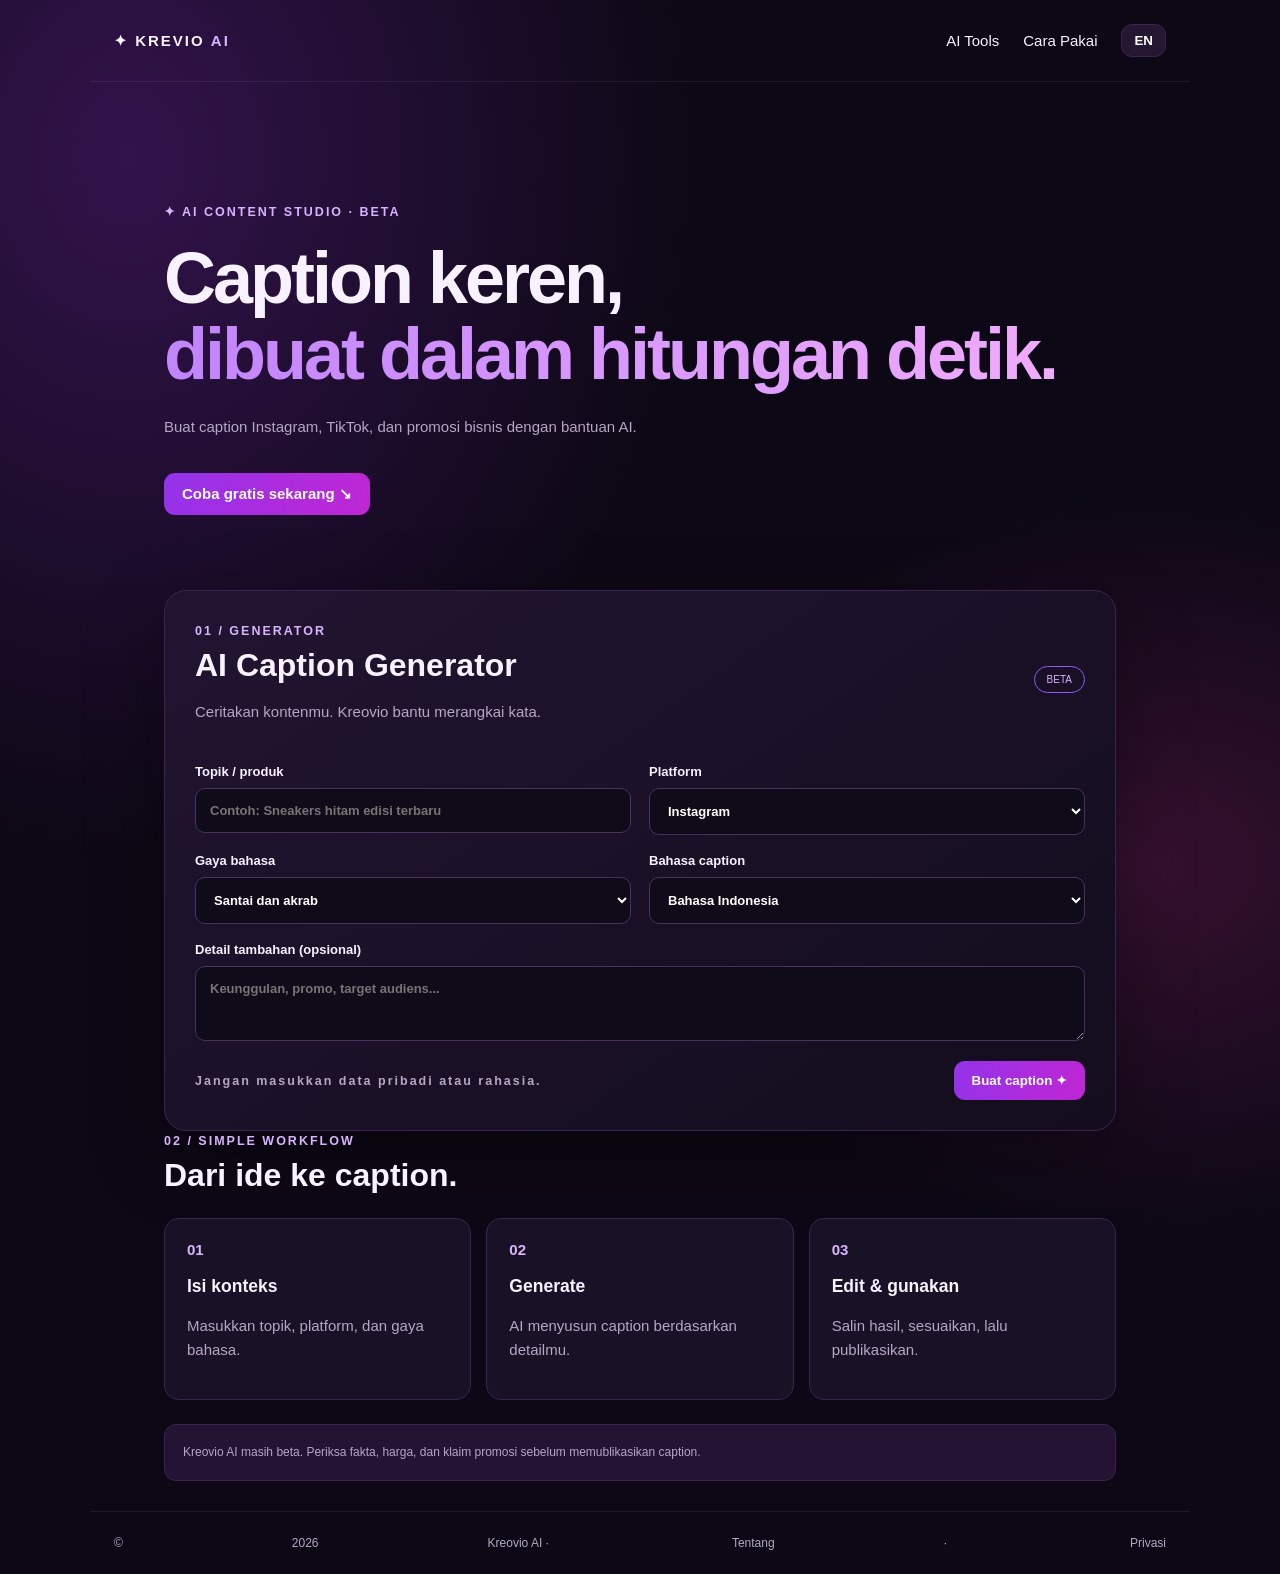
==== index.html @ c7ddcf70 "Initial Kreovio AI website 2." ====
<!doctype html><html lang="id"><head><meta charset="utf-8"><meta name="viewport" content="width=device-width,initial-scale=1"><meta name="description" content="Kreovio AI — AI Caption Generator bilingual"><title>Kreovio AI — Caption Generator</title><link rel="stylesheet" href="/assets/css/style.css"></head><body><header><a class="logo" href="/">✦ KREVIO <b>AI</b></a><nav><a href="#tool" data-id="navtool">AI Tools</a><a href="#how" data-id="navhow">Cara Pakai</a><button id="lang">EN</button></nav></header><main><section class="hero"><small>✦ AI CONTENT STUDIO · BETA</small><h1 id="headline">Caption keren,<br><em>dibuat dalam hitungan detik.</em></h1><p id="intro">Buat caption Instagram, TikTok, dan promosi bisnis dengan bantuan AI.</p><a class="cta" href="#tool" id="try">Coba gratis sekarang ↘</a></section><section id="tool"><div class="sectiontop"><div><small>01 / GENERATOR</small><h2 id="tooltitle">AI Caption Generator</h2><p id="toolintro">Ceritakan kontenmu. Kreovio bantu merangkai kata.</p></div><span class="pill">BETA</span></div><form id="form"><div class="grid"><label><span id="ltopic">Topik / produk</span><input id="topic" maxlength="180" required placeholder="Contoh: Sneakers hitam edisi terbaru"></label><label><span id="lplatform">Platform</span><select id="platform"><option>Instagram</option><option>TikTok</option><option>Facebook</option><option>LinkedIn</option><option>X</option></select></label><label><span id="ltone">Gaya bahasa</span><select id="tone"><option>Santai dan akrab</option><option>Profesional</option><option>Persuasif dan menjual</option><option>Lucu dan playful</option><option>Minimalis dan elegan</option><option>Energik dan berani</option></select></label><label><span id="llang">Bahasa caption</span><select id="outputLanguage"><option>Bahasa Indonesia</option><option>English</option><option>Campuran Indonesia dan English</option></select></label></div><label class="wide"><span id="ldetails">Detail tambahan (opsional)</span><textarea id="details" maxlength="500" rows="3" placeholder="Keunggulan, promo, target audiens..."></textarea></label><div class="actions"><small id="privacy">Jangan masukkan data pribadi atau rahasia.</small><button id="submit" type="submit">Buat caption ✦</button></div></form><section id="result" hidden><div class="resulthead"><h3 id="resulttitle">Caption untukmu</h3><button id="copy" type="button">Salin hasil</button></div><pre id="output"></pre><small id="hint">Periksa kembali hasil sebelum dipublikasikan.</small></section><p id="error" hidden></p></section><section id="how"><small>02 / SIMPLE WORKFLOW</small><h2 id="howtitle">Dari ide ke caption.</h2><div class="steps"><article><b>01</b><h3 id="s1">Isi konteks</h3><p id="s1p">Masukkan topik, platform, dan gaya bahasa.</p></article><article><b>02</b><h3 id="s2">Generate</h3><p id="s2p">AI menyusun caption berdasarkan detailmu.</p></article><article><b>03</b><h3 id="s3">Edit & gunakan</h3><p id="s3p">Salin hasil, sesuaikan, lalu publikasikan.</p></article></div></section><aside id="notice">Kreovio AI masih beta. Periksa fakta, harga, dan klaim promosi sebelum memublikasikan caption.</aside></main><footer>© <span id="year"></span> Kreovio AI · <a href="/about.html">Tentang</a> · <a href="/privacy-policy.html">Privasi</a></footer><script src="/assets/js/app.js" defer></script></body></html>
---- assets/css/style.css ----
:root{--bg:#0d0815;--panel:#191126;--line:#39264d;--text:#f8f1ff;--muted:#b6a7c5;--violet:#a855f7;--pink:#e879f9}*{box-sizing:border-box}html{scroll-behavior:smooth}body{margin:0;background:radial-gradient(ellipse at 10% 10%,#32134b 0,transparent 35%),radial-gradient(ellipse at 90% 55%,#35102f 0,transparent 30%),var(--bg);color:var(--text);font:15px Arial,sans-serif}header,footer{max-width:1100px;margin:auto;padding:24px;display:flex;justify-content:space-between;align-items:center;border-bottom:1px solid #ffffff12}nav{display:flex;gap:24px;align-items:center}a{color:inherit;text-decoration:none}.logo{font-weight:900;letter-spacing:2px}.logo b{color:#d8b4fe}button,.cta{cursor:pointer;border:0;border-radius:11px;background:linear-gradient(110deg,#9333ea,#c026d3);color:white;padding:12px 18px;font-weight:bold}nav button{padding:8px 12px;background:#251632;border:1px solid var(--line)}main{max-width:1000px;margin:auto;padding:30px 24px}.hero{padding:90px 0 75px}.hero small,section small{color:#d8b4fe;letter-spacing:2px;font-weight:bold}.hero h1{font-size:clamp(40px,7vw,72px);line-height:1.05;letter-spacing:-3px;margin:22px 0}.hero em{font-style:normal;background:linear-gradient(90deg,#c084fc,#f0abfc);color:transparent;background-clip:text}.hero p,.sectiontop p{color:var(--muted);line-height:1.7;max-width:590px}.cta{display:inline-block;margin-top:18px}section#tool{padding:30px;background:linear-gradient(145deg,#211431,#130d1d);border:1px solid var(--line);border-radius:22px;box-shadow:0 25px 80px #0005}.sectiontop{display:flex;justify-content:space-between;align-items:center;margin-bottom:25px}.sectiontop h2,h2{font-size:32px;margin:9px 0}.pill{border:1px solid #8b5cf6;color:#d8b4fe;padding:7px 12px;border-radius:30px;font-size:10px}.grid{display:grid;grid-template-columns:1fr 1fr;gap:18px}label{display:flex;flex-direction:column;gap:9px;font-size:13px;font-weight:bold}input,select,textarea{width:100%;padding:14px;background:#100b19;border:1px solid #49335e;border-radius:10px;color:white;font:inherit;outline:none}input:focus,select:focus,textarea:focus{border-color:#c084fc}.wide{margin-top:18px}.actions,.resulthead{display:flex;justify-content:space-between;align-items:center;gap:15px;margin-top:20px}.actions small,#hint{color:var(--muted)}#result{border-top:1px solid var(--line);margin-top:28px;padding-top:18px}#result pre{white-space:pre-wrap;background:#100b19;border:1px solid var(--line);border-radius:12px;padding:20px;line-height:1.7;font:14px/1.7 Arial}#error{color:#fecaca;background:#451a25;padding:12px;border-radius:9px}.steps{display:grid;grid-template-columns:repeat(3,1fr);gap:15px;margin:24px 0}.steps article{padding:22px;background:#191126;border:1px solid var(--line);border-radius:15px}.steps b{color:#d8b4fe}.steps p{color:var(--muted);line-height:1.6}aside{padding:18px;background:#241332;border:1px solid var(--line);border-radius:12px;color:var(--muted);font-size:12px;line-height:1.6}footer{border-top:1px solid #ffffff12;border-bottom:0;color:var(--muted);font-size:12px}footer a{margin-left:14px}@media(max-width:650px){header{padding:18px}nav{gap:12px;font-size:12px}main{padding:15px}.hero{padding:65px 5px}.grid,.steps{grid-template-columns:1fr}section#tool{padding:18px}.actions{align-items:stretch;flex-direction:column}.actions button{width:100%}.sectiontop h2,h2{font-size:26px}}
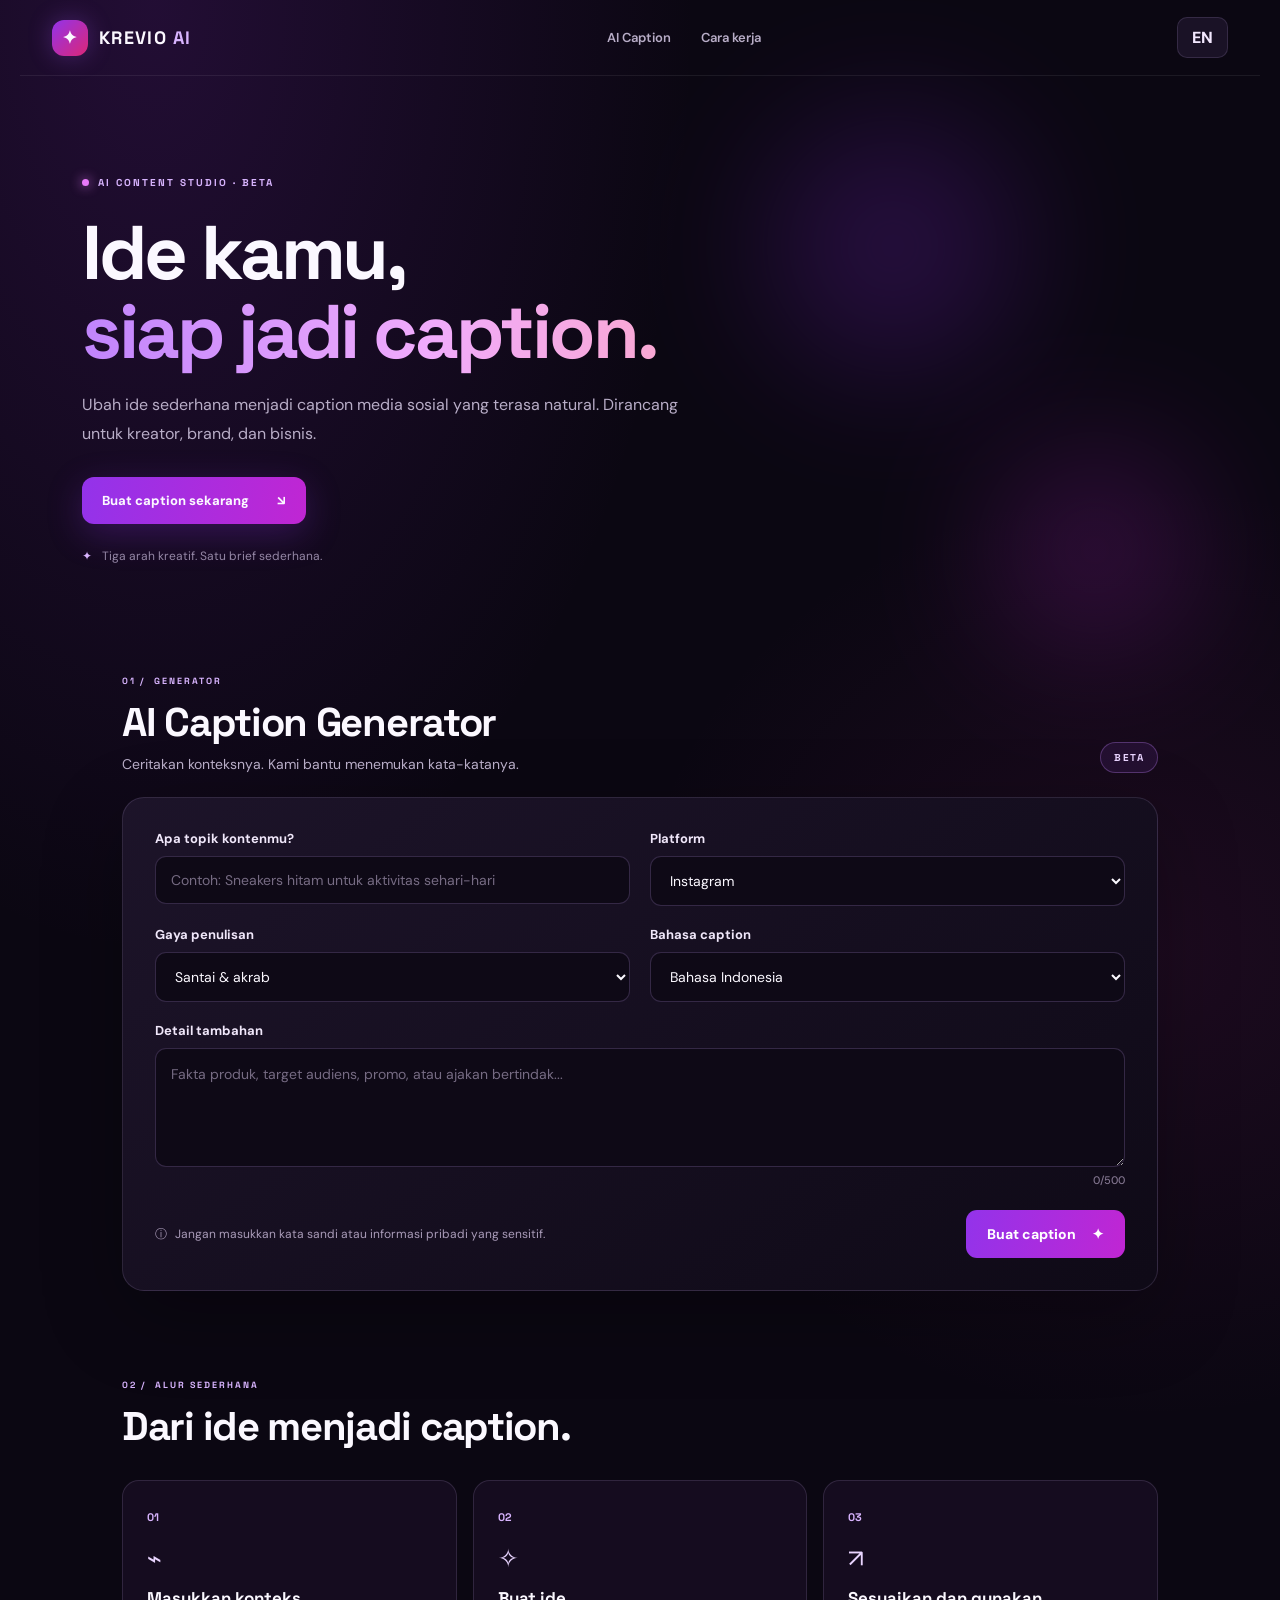
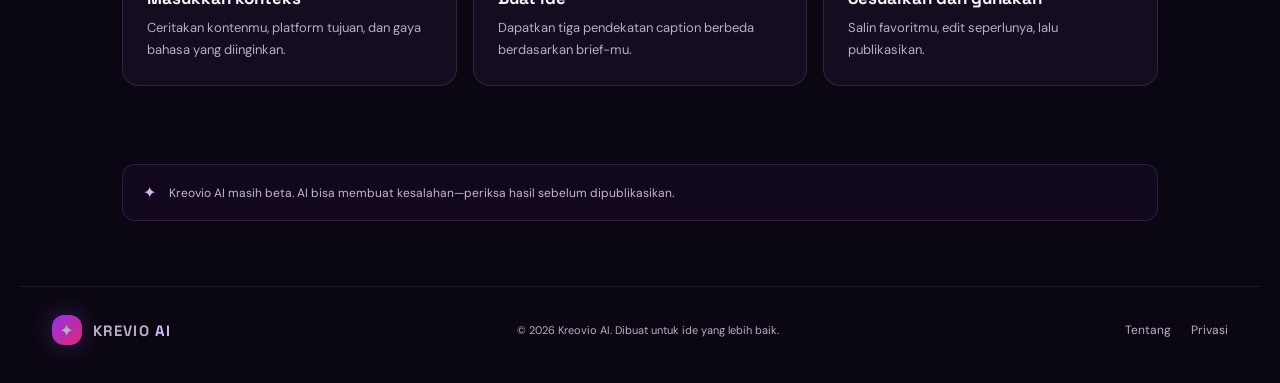
==== commit 474c67cb: "Update Kreovio AI to version 1.1" ====
--- a/index.html
+++ b/index.html
@@ -1 +1,66 @@
-<!doctype html><html lang="id"><head><meta charset="utf-8"><meta name="viewport" content="width=device-width,initial-scale=1"><meta name="description" content="Kreovio AI — AI Caption Generator bilingual"><title>Kreovio AI — Caption Generator</title><link rel="stylesheet" href="/assets/css/style.css"></head><body><header><a class="logo" href="/">✦ KREVIO <b>AI</b></a><nav><a href="#tool" data-id="navtool">AI Tools</a><a href="#how" data-id="navhow">Cara Pakai</a><button id="lang">EN</button></nav></header><main><section class="hero"><small>✦ AI CONTENT STUDIO · BETA</small><h1 id="headline">Caption keren,<br><em>dibuat dalam hitungan detik.</em></h1><p id="intro">Buat caption Instagram, TikTok, dan promosi bisnis dengan bantuan AI.</p><a class="cta" href="#tool" id="try">Coba gratis sekarang ↘</a></section><section id="tool"><div class="sectiontop"><div><small>01 / GENERATOR</small><h2 id="tooltitle">AI Caption Generator</h2><p id="toolintro">Ceritakan kontenmu. Kreovio bantu merangkai kata.</p></div><span class="pill">BETA</span></div><form id="form"><div class="grid"><label><span id="ltopic">Topik / produk</span><input id="topic" maxlength="180" required placeholder="Contoh: Sneakers hitam edisi terbaru"></label><label><span id="lplatform">Platform</span><select id="platform"><option>Instagram</option><option>TikTok</option><option>Facebook</option><option>LinkedIn</option><option>X</option></select></label><label><span id="ltone">Gaya bahasa</span><select id="tone"><option>Santai dan akrab</option><option>Profesional</option><option>Persuasif dan menjual</option><option>Lucu dan playful</option><option>Minimalis dan elegan</option><option>Energik dan berani</option></select></label><label><span id="llang">Bahasa caption</span><select id="outputLanguage"><option>Bahasa Indonesia</option><option>English</option><option>Campuran Indonesia dan English</option></select></label></div><label class="wide"><span id="ldetails">Detail tambahan (opsional)</span><textarea id="details" maxlength="500" rows="3" placeholder="Keunggulan, promo, target audiens..."></textarea></label><div class="actions"><small id="privacy">Jangan masukkan data pribadi atau rahasia.</small><button id="submit" type="submit">Buat caption ✦</button></div></form><section id="result" hidden><div class="resulthead"><h3 id="resulttitle">Caption untukmu</h3><button id="copy" type="button">Salin hasil</button></div><pre id="output"></pre><small id="hint">Periksa kembali hasil sebelum dipublikasikan.</small></section><p id="error" hidden></p></section><section id="how"><small>02 / SIMPLE WORKFLOW</small><h2 id="howtitle">Dari ide ke caption.</h2><div class="steps"><article><b>01</b><h3 id="s1">Isi konteks</h3><p id="s1p">Masukkan topik, platform, dan gaya bahasa.</p></article><article><b>02</b><h3 id="s2">Generate</h3><p id="s2p">AI menyusun caption berdasarkan detailmu.</p></article><article><b>03</b><h3 id="s3">Edit & gunakan</h3><p id="s3p">Salin hasil, sesuaikan, lalu publikasikan.</p></article></div></section><aside id="notice">Kreovio AI masih beta. Periksa fakta, harga, dan klaim promosi sebelum memublikasikan caption.</aside></main><footer>© <span id="year"></span> Kreovio AI · <a href="/about.html">Tentang</a> · <a href="/privacy-policy.html">Privasi</a></footer><script src="/assets/js/app.js" defer></script></body></html>+<!doctype html>
+<html lang="id">
+<head>
+  <meta charset="utf-8"><meta name="viewport" content="width=device-width,initial-scale=1">
+  <meta name="theme-color" content="#0b0712">
+  <meta name="description" content="Kreovio AI membantu membuat caption media sosial yang menarik dalam hitungan detik.">
+  <title>Kreovio AI — Create better captions</title>
+  <link rel="preconnect" href="https://fonts.googleapis.com"><link rel="preconnect" href="https://fonts.gstatic.com" crossorigin>
+  <link href="https://fonts.googleapis.com/css2?family=DM+Sans:wght@400;500;600;700;800&family=Space+Grotesk:wght@500;600;700&display=swap" rel="stylesheet">
+  <link rel="stylesheet" href="/assets/css/style.css">
+</head>
+<body>
+<header class="topbar">
+  <a class="brand" href="/" aria-label="Kreovio AI home"><span class="brand-mark">✦</span><span>KREVIO<span class="brand-ai"> AI</span></span></a>
+  <nav class="nav-links"><a href="#generator" data-i18n="navGenerator">AI Caption</a><a href="#how" data-i18n="navHow">How it works</a></nav>
+  <button class="lang-toggle" id="langToggle" type="button" aria-label="Switch language">EN</button>
+</header>
+<main>
+  <section class="hero">
+    <div class="hero-orb orb-one"></div><div class="hero-orb orb-two"></div>
+    <div class="eyebrow"><span class="pulse"></span><span data-i18n="eyebrow">AI CONTENT STUDIO · BETA</span></div>
+    <h1 data-i18n-html="heroTitle">Your ideas,<br><span>caption-ready.</span></h1>
+    <p class="hero-copy" data-i18n="heroCopy">Turn a simple idea into social captions that sound like you. Made for creators, brands, and businesses.</p>
+    <a class="hero-cta" href="#generator"><span data-i18n="heroCta">Create your caption</span><span aria-hidden="true">↘</span></a>
+    <div class="hero-proof"><span>✦</span><span data-i18n="heroProof">Three creative directions. One simple prompt.</span></div>
+  </section>
+
+  <section class="generator-section" id="generator">
+    <div class="section-heading">
+      <div><div class="eyebrow section-eyebrow">01 / <span data-i18n="sectionEyebrow">THE GENERATOR</span></div><h2 data-i18n="toolTitle">AI Caption Generator</h2><p data-i18n="toolSubtitle">Give us the context. We’ll help you find the words.</p></div>
+      <span class="beta-pill">BETA</span>
+    </div>
+    <div class="generator-card">
+      <form id="captionForm">
+        <div class="field-grid">
+          <label class="field"><span data-i18n="topicLabel">What is your post about?</span><input id="topic" name="topic" maxlength="180" required placeholder="e.g. New black everyday sneakers" data-i18n-placeholder="topicPlaceholder"></label>
+          <label class="field"><span data-i18n="platformLabel">Platform</span><select id="platform" name="platform"><option>Instagram</option><option>TikTok</option><option>Facebook</option><option>LinkedIn</option><option>X</option></select></label>
+          <label class="field"><span data-i18n="toneLabel">Writing style</span><select id="tone" name="tone"><option value="Casual and friendly" data-i18n="toneCasual">Casual & friendly</option><option value="Professional" data-i18n="tonePro">Professional</option><option value="Persuasive and sales-focused" data-i18n="toneSales">Persuasive</option><option value="Funny and playful" data-i18n="toneFunny">Funny & playful</option><option value="Minimal and elegant" data-i18n="toneMinimal">Minimal & elegant</option><option value="Bold and energetic" data-i18n="toneBold">Bold & energetic</option></select></label>
+          <label class="field"><span data-i18n="languageLabel">Caption language</span><select id="outputLanguage" name="outputLanguage"><option value="Bahasa Indonesia">Bahasa Indonesia</option><option value="English">English</option><option value="Mixed Indonesian and English">Mix ID + EN</option></select></label>
+        </div>
+        <label class="field full-field"><span data-i18n="detailsLabel">Extra details <span class="optional" data-i18n="optional">(optional)</span></span><textarea id="details" name="details" maxlength="500" rows="4" placeholder="Product facts, audience, offer, or call to action..." data-i18n-placeholder="detailsPlaceholder"></textarea><span class="char-count"><span id="detailCount">0</span>/500</span></label>
+        <div class="form-footer"><p class="privacy-note"><span aria-hidden="true">ⓘ</span><span data-i18n="privacyNote">Don’t include passwords or sensitive personal information.</span></p><button class="generate-btn" id="generateBtn" type="submit"><span data-i18n="generate">Generate captions</span><span aria-hidden="true">✦</span></button></div>
+      </form>
+      <div class="error-box" id="errorBox" role="alert" hidden></div>
+      <section class="result-panel" id="resultPanel" aria-live="polite" hidden>
+        <div class="result-top"><div><div class="result-kicker" data-i18n="resultKicker">YOUR CREATIVE OPTIONS</div><h3 data-i18n="resultTitle">Three ways to say it.</h3><p data-i18n="resultSubtitle">Pick the one that feels right for your brand.</p></div><span class="result-count">03 <span data-i18n="options">OPTIONS</span></span></div>
+        <div class="caption-list" id="captionList"></div>
+        <p class="result-hint" id="resultHint" data-i18n="resultHint">Review names, facts, prices, and claims before publishing.</p>
+        <button class="regenerate-btn" id="regenerateBtn" type="button"><span aria-hidden="true">↻</span><span data-i18n="regenerate">Try another set</span></button>
+      </section>
+    </div>
+  </section>
+
+  <section class="how-section" id="how">
+    <div class="eyebrow section-eyebrow">02 / <span data-i18n="workflow">A SIMPLE WORKFLOW</span></div><h2 data-i18n="howTitle">From idea to caption.</h2>
+    <div class="steps">
+      <article class="step"><span class="step-number">01</span><div class="step-icon">⌁</div><h3 data-i18n="stepOneTitle">Add your context</h3><p data-i18n="stepOneCopy">Tell us what you’re posting, where it’s going, and the tone you want.</p></article>
+      <article class="step"><span class="step-number">02</span><div class="step-icon">✧</div><h3 data-i18n="stepTwoTitle">Generate ideas</h3><p data-i18n="stepTwoCopy">Get three different caption directions, shaped around your brief.</p></article>
+      <article class="step"><span class="step-number">03</span><div class="step-icon">↗</div><h3 data-i18n="stepThreeTitle">Make it yours</h3><p data-i18n="stepThreeCopy">Copy your favorite, make any edits, and publish when ready.</p></article>
+    </div>
+  </section>
+  <aside class="notice"><span class="notice-icon">✦</span><p data-i18n="notice">Kreovio AI is in beta. AI can make mistakes—review the output before publishing.</p></aside>
+</main>
+<footer><a class="brand footer-brand" href="/"><span class="brand-mark">✦</span><span>KREVIO<span class="brand-ai"> AI</span></span></a><p>© <span id="year"></span> Kreovio AI. <span data-i18n="footer">Made for better ideas.</span></p><div><a href="/about.html" data-i18n="about">About</a><a href="/privacy-policy.html" data-i18n="privacy">Privacy</a></div></footer>
+<script src="/assets/js/app.js" defer></script>
+</body></html>
--- a/assets/css/style.css
+++ b/assets/css/style.css
@@ -1 +1,13 @@
-:root{--bg:#0d0815;--panel:#191126;--line:#39264d;--text:#f8f1ff;--muted:#b6a7c5;--violet:#a855f7;--pink:#e879f9}*{box-sizing:border-box}html{scroll-behavior:smooth}body{margin:0;background:radial-gradient(ellipse at 10% 10%,#32134b 0,transparent 35%),radial-gradient(ellipse at 90% 55%,#35102f 0,transparent 30%),var(--bg);color:var(--text);font:15px Arial,sans-serif}header,footer{max-width:1100px;margin:auto;padding:24px;display:flex;justify-content:space-between;align-items:center;border-bottom:1px solid #ffffff12}nav{display:flex;gap:24px;align-items:center}a{color:inherit;text-decoration:none}.logo{font-weight:900;letter-spacing:2px}.logo b{color:#d8b4fe}button,.cta{cursor:pointer;border:0;border-radius:11px;background:linear-gradient(110deg,#9333ea,#c026d3);color:white;padding:12px 18px;font-weight:bold}nav button{padding:8px 12px;background:#251632;border:1px solid var(--line)}main{max-width:1000px;margin:auto;padding:30px 24px}.hero{padding:90px 0 75px}.hero small,section small{color:#d8b4fe;letter-spacing:2px;font-weight:bold}.hero h1{font-size:clamp(40px,7vw,72px);line-height:1.05;letter-spacing:-3px;margin:22px 0}.hero em{font-style:normal;background:linear-gradient(90deg,#c084fc,#f0abfc);color:transparent;background-clip:text}.hero p,.sectiontop p{color:var(--muted);line-height:1.7;max-width:590px}.cta{display:inline-block;margin-top:18px}section#tool{padding:30px;background:linear-gradient(145deg,#211431,#130d1d);border:1px solid var(--line);border-radius:22px;box-shadow:0 25px 80px #0005}.sectiontop{display:flex;justify-content:space-between;align-items:center;margin-bottom:25px}.sectiontop h2,h2{font-size:32px;margin:9px 0}.pill{border:1px solid #8b5cf6;color:#d8b4fe;padding:7px 12px;border-radius:30px;font-size:10px}.grid{display:grid;grid-template-columns:1fr 1fr;gap:18px}label{display:flex;flex-direction:column;gap:9px;font-size:13px;font-weight:bold}input,select,textarea{width:100%;padding:14px;background:#100b19;border:1px solid #49335e;border-radius:10px;color:white;font:inherit;outline:none}input:focus,select:focus,textarea:focus{border-color:#c084fc}.wide{margin-top:18px}.actions,.resulthead{display:flex;justify-content:space-between;align-items:center;gap:15px;margin-top:20px}.actions small,#hint{color:var(--muted)}#result{border-top:1px solid var(--line);margin-top:28px;padding-top:18px}#result pre{white-space:pre-wrap;background:#100b19;border:1px solid var(--line);border-radius:12px;padding:20px;line-height:1.7;font:14px/1.7 Arial}#error{color:#fecaca;background:#451a25;padding:12px;border-radius:9px}.steps{display:grid;grid-template-columns:repeat(3,1fr);gap:15px;margin:24px 0}.steps article{padding:22px;background:#191126;border:1px solid var(--line);border-radius:15px}.steps b{color:#d8b4fe}.steps p{color:var(--muted);line-height:1.6}aside{padding:18px;background:#241332;border:1px solid var(--line);border-radius:12px;color:var(--muted);font-size:12px;line-height:1.6}footer{border-top:1px solid #ffffff12;border-bottom:0;color:var(--muted);font-size:12px}footer a{margin-left:14px}@media(max-width:650px){header{padding:18px}nav{gap:12px;font-size:12px}main{padding:15px}.hero{padding:65px 5px}.grid,.steps{grid-template-columns:1fr}section#tool{padding:18px}.actions{align-items:stretch;flex-direction:column}.actions button{width:100%}.sectiontop h2,h2{font-size:26px}}+:root{--bg:#0b0712;--panel:#151020;--panel2:#1b1428;--line:rgba(220,190,255,.14);--text:#fbf8ff;--muted:#b8adc7;--purple:#a855f7;--pink:#e879f9;--radius:20px}
+*{box-sizing:border-box}html{scroll-behavior:smooth;scroll-padding-top:90px}body{margin:0;background:radial-gradient(ellipse at 12% 0%,rgba(112,35,166,.23),transparent 34%),radial-gradient(ellipse at 90% 48%,rgba(150,35,120,.13),transparent 32%),var(--bg);color:var(--text);font-family:"DM Sans",system-ui,sans-serif;overflow-x:hidden}a{color:inherit;text-decoration:none}button,input,select,textarea{font:inherit}
+.topbar{height:76px;max-width:1240px;margin:auto;padding:0 32px;display:flex;align-items:center;justify-content:space-between;border-bottom:1px solid rgba(255,255,255,.07);position:relative;z-index:5}.brand{display:flex;align-items:center;gap:11px;font:700 18px "Space Grotesk",sans-serif;letter-spacing:1.3px}.brand-mark{width:36px;height:36px;display:grid;place-items:center;border-radius:12px;background:linear-gradient(135deg,#9333ea,#db2777);box-shadow:0 0 25px rgba(168,85,247,.3);font-size:18px}.brand-ai{color:#d8b4fe}.nav-links{display:flex;gap:30px;color:var(--muted);font-size:13px;font-weight:600}.nav-links a:hover,footer a:hover{color:#e9d5ff}.lang-toggle{border:1px solid var(--line);background:#1a1226;color:#f3e8ff;border-radius:10px;padding:9px 14px;font-weight:800;cursor:pointer}
+.hero{max-width:1180px;margin:auto;padding:100px 32px 86px;position:relative;isolation:isolate}.hero-orb{position:absolute;z-index:-1;border-radius:50%;filter:blur(70px);opacity:.22;pointer-events:none}.orb-one{width:250px;height:250px;background:#8b2be2;top:45px;right:18%}.orb-two{width:200px;height:200px;background:#c026d3;bottom:0;right:3%}.eyebrow{font:700 10px "Space Grotesk",sans-serif;letter-spacing:2px;color:#d8b4fe;display:flex;align-items:center;gap:9px}.pulse{width:7px;height:7px;border-radius:50%;background:#e879f9;box-shadow:0 0 12px #e879f9}.hero h1{font:700 clamp(46px,6.4vw,76px)/1.04 "Space Grotesk",sans-serif;letter-spacing:-3px;max-width:850px;margin:24px 0 20px}.hero h1 span{background:linear-gradient(90deg,#c084fc,#f0abfc 60%,#f9a8d4);-webkit-background-clip:text;background-clip:text;color:transparent}.hero-copy{max-width:610px;color:var(--muted);font-size:16px;line-height:1.8;margin:0}.hero-cta{display:inline-flex;align-items:center;gap:28px;margin-top:28px;padding:15px 20px;border-radius:12px;background:linear-gradient(100deg,#9333ea,#c026d3);box-shadow:0 10px 35px rgba(147,51,234,.25);font-weight:800;font-size:13px;transition:.2s}.hero-cta:hover,.generate-btn:hover{filter:brightness(1.12);transform:translateY(-1px)}.hero-proof{display:flex;gap:10px;align-items:center;color:#9587a6;font-size:12px;margin-top:24px}.hero-proof span:first-child{color:#d8b4fe}
+.generator-section,.how-section{max-width:1100px;margin:0 auto;padding:25px 32px 78px}.section-heading{display:flex;align-items:end;justify-content:space-between;margin-bottom:24px}.section-eyebrow{font-size:9px}.section-heading h2,.how-section h2{font:700 clamp(30px,4vw,40px) "Space Grotesk",sans-serif;letter-spacing:-1.3px;margin:10px 0 7px}.section-heading p{color:var(--muted);margin:0;font-size:14px}.beta-pill{border:1px solid rgba(192,132,252,.3);color:#e9d5ff;background:rgba(168,85,247,.1);border-radius:30px;padding:8px 13px;font:700 10px "Space Grotesk";letter-spacing:1.5px}
+.generator-card{background:linear-gradient(145deg,rgba(29,20,42,.98),rgba(15,10,23,.99));border:1px solid var(--line);border-radius:22px;padding:32px;box-shadow:0 25px 80px rgba(0,0,0,.28)}.field-grid{display:grid;grid-template-columns:1fr 1fr;gap:20px}.field{display:flex;flex-direction:column;gap:9px;color:#f0e7fa;font-size:13px;font-weight:700;position:relative}.optional{font-weight:500;color:#9588a5}.field input,.field select,.field textarea{width:100%;border:1px solid rgba(202,164,255,.2);background:#0e0916;color:var(--text);border-radius:11px;padding:14px 15px;font:400 14px "DM Sans",sans-serif;outline:none;transition:.2s}.field input:focus,.field select:focus,.field textarea:focus{border-color:#b76af7;box-shadow:0 0 0 3px rgba(168,85,247,.13)}.field input::placeholder,.field textarea::placeholder{color:#766b83}.field select{cursor:pointer}.field textarea{resize:vertical;min-height:105px;line-height:1.6}.full-field{margin-top:20px}.char-count{align-self:flex-end;color:#82758f;font-size:11px;font-weight:500;margin-top:-3px}.form-footer{display:flex;align-items:center;justify-content:space-between;gap:16px;margin-top:23px}.privacy-note{display:flex;align-items:center;gap:8px;color:#a99bb8;font-size:12px;margin:0}.generate-btn{border:0;border-radius:11px;padding:15px 21px;background:linear-gradient(100deg,#9333ea,#c026d3);color:white;font:800 14px "DM Sans";display:flex;align-items:center;gap:16px;cursor:pointer;transition:.2s;white-space:nowrap}.generate-btn:disabled{opacity:.6;cursor:wait;transform:none}
+.error-box{margin-top:18px;padding:14px 16px;border:1px solid rgba(248,113,113,.3);background:rgba(127,29,29,.15);color:#fecaca;border-radius:10px;font-size:13px;line-height:1.6}.result-panel{border-top:1px solid var(--line);margin-top:30px;padding-top:27px}.result-top{display:flex;align-items:end;justify-content:space-between;gap:16px;margin-bottom:20px}.result-kicker{font:700 10px "Space Grotesk";letter-spacing:2px;color:#d8b4fe}.result-top h3{font:700 26px "Space Grotesk";margin:7px 0 5px}.result-subtitle{color:var(--muted);font-size:13px;margin:0}.result-count{color:#d8b4fe;font:700 11px "Space Grotesk";letter-spacing:1px;white-space:nowrap}.result-count span{color:#9588a5;font-size:9px}.caption-list{display:grid;grid-template-columns:1fr 1fr;gap:14px}.caption-card{background:rgba(9,6,17,.72);border:1px solid rgba(202,164,255,.15);border-radius:15px;padding:19px 20px;min-width:0}.caption-card:first-child{grid-column:1/-1}.caption-card-head{display:flex;align-items:center;justify-content:space-between;gap:12px;margin-bottom:13px}.caption-label{font:700 11px "Space Grotesk";letter-spacing:1px;color:#d8b4fe}.copy-btn{display:inline-flex;align-items:center;gap:8px;background:#2b1b3c;border:1px solid rgba(192,132,252,.25);border-radius:9px;color:#f3e8ff;padding:9px 13px;cursor:pointer;font-size:12px;font-weight:800;white-space:nowrap;transition:.2s}.copy-btn:hover{background:#43245d;border-color:#a855f7}.copy-btn.copied{background:rgba(22,101,52,.25);border-color:rgba(74,222,128,.4);color:#bbf7d0}.caption-content{white-space:pre-wrap;overflow-wrap:anywhere;line-height:1.8;font-size:14px;color:#f4eaff;margin:0}.result-hint{font-size:11px;line-height:1.6;color:#9487a4;margin:17px 0 0}.regenerate-btn{display:inline-flex;align-items:center;gap:9px;margin-top:16px;padding:10px 14px;border:1px solid var(--line);border-radius:10px;background:#1c1427;color:#e9d5ff;font-size:12px;font-weight:700;cursor:pointer}.regenerate-btn:hover{border-color:#a855f7}
+.how-section{padding-top:10px}.how-section h2{margin-bottom:28px}.steps{display:grid;grid-template-columns:repeat(3,1fr);gap:16px}.step{position:relative;border:1px solid var(--line);background:rgba(25,16,37,.72);border-radius:17px;padding:24px;min-height:205px}.step-number{font:700 11px "Space Grotesk";color:#d8b4fe}.step-icon{font-size:25px;color:#e9d5ff;margin-top:16px}.step h3{font:700 17px "Space Grotesk";margin:12px 0 8px}.step p{font-size:13px;line-height:1.7;color:var(--muted);margin:0}.notice{max-width:1036px;margin:0 auto 65px;padding:17px 20px;display:flex;gap:13px;align-items:center;border:1px solid rgba(192,132,252,.16);background:rgba(88,28,135,.1);border-radius:13px}.notice-icon{color:#d8b4fe}.notice p{margin:0;color:#c4b5d4;font-size:12px;line-height:1.7}
+footer{max-width:1240px;margin:auto;padding:25px 32px 35px;border-top:1px solid rgba(255,255,255,.07);display:flex;align-items:center;justify-content:space-between;gap:20px;color:var(--muted)}footer p{font-size:11px}footer>div{display:flex;gap:20px;font-size:12px}.footer-brand{font-size:15px}.footer-brand .brand-mark{width:30px;height:30px;font-size:15px}
+[hidden]{display:none!important}
+@media(min-width:1200px){.caption-card:first-child{grid-column:1/-1}}
+@media(max-width:700px){.topbar{height:66px;padding:0 18px}.nav-links{gap:14px;font-size:11px}.hero{padding:70px 20px 58px}.hero h1{letter-spacing:-1.8px}.hero-copy{font-size:14px}.generator-section,.how-section{padding:22px 18px 52px}.generator-card{padding:20px}.field-grid,.caption-list,.steps{grid-template-columns:1fr}.caption-card:first-child{grid-column:auto}.form-footer{align-items:stretch;flex-direction:column}.generate-btn{justify-content:center}.section-heading{align-items:start}.notice{margin:0 18px 45px}footer{padding:22px 18px;flex-wrap:wrap}footer p{order:3;width:100%;margin:0}footer>div{gap:12px}.result-top h3{font-size:22px}.caption-card{padding:16px}}
+@media(prefers-reduced-motion:reduce){html{scroll-behavior:auto}*,*:before,*:after{transition:none!important}}
